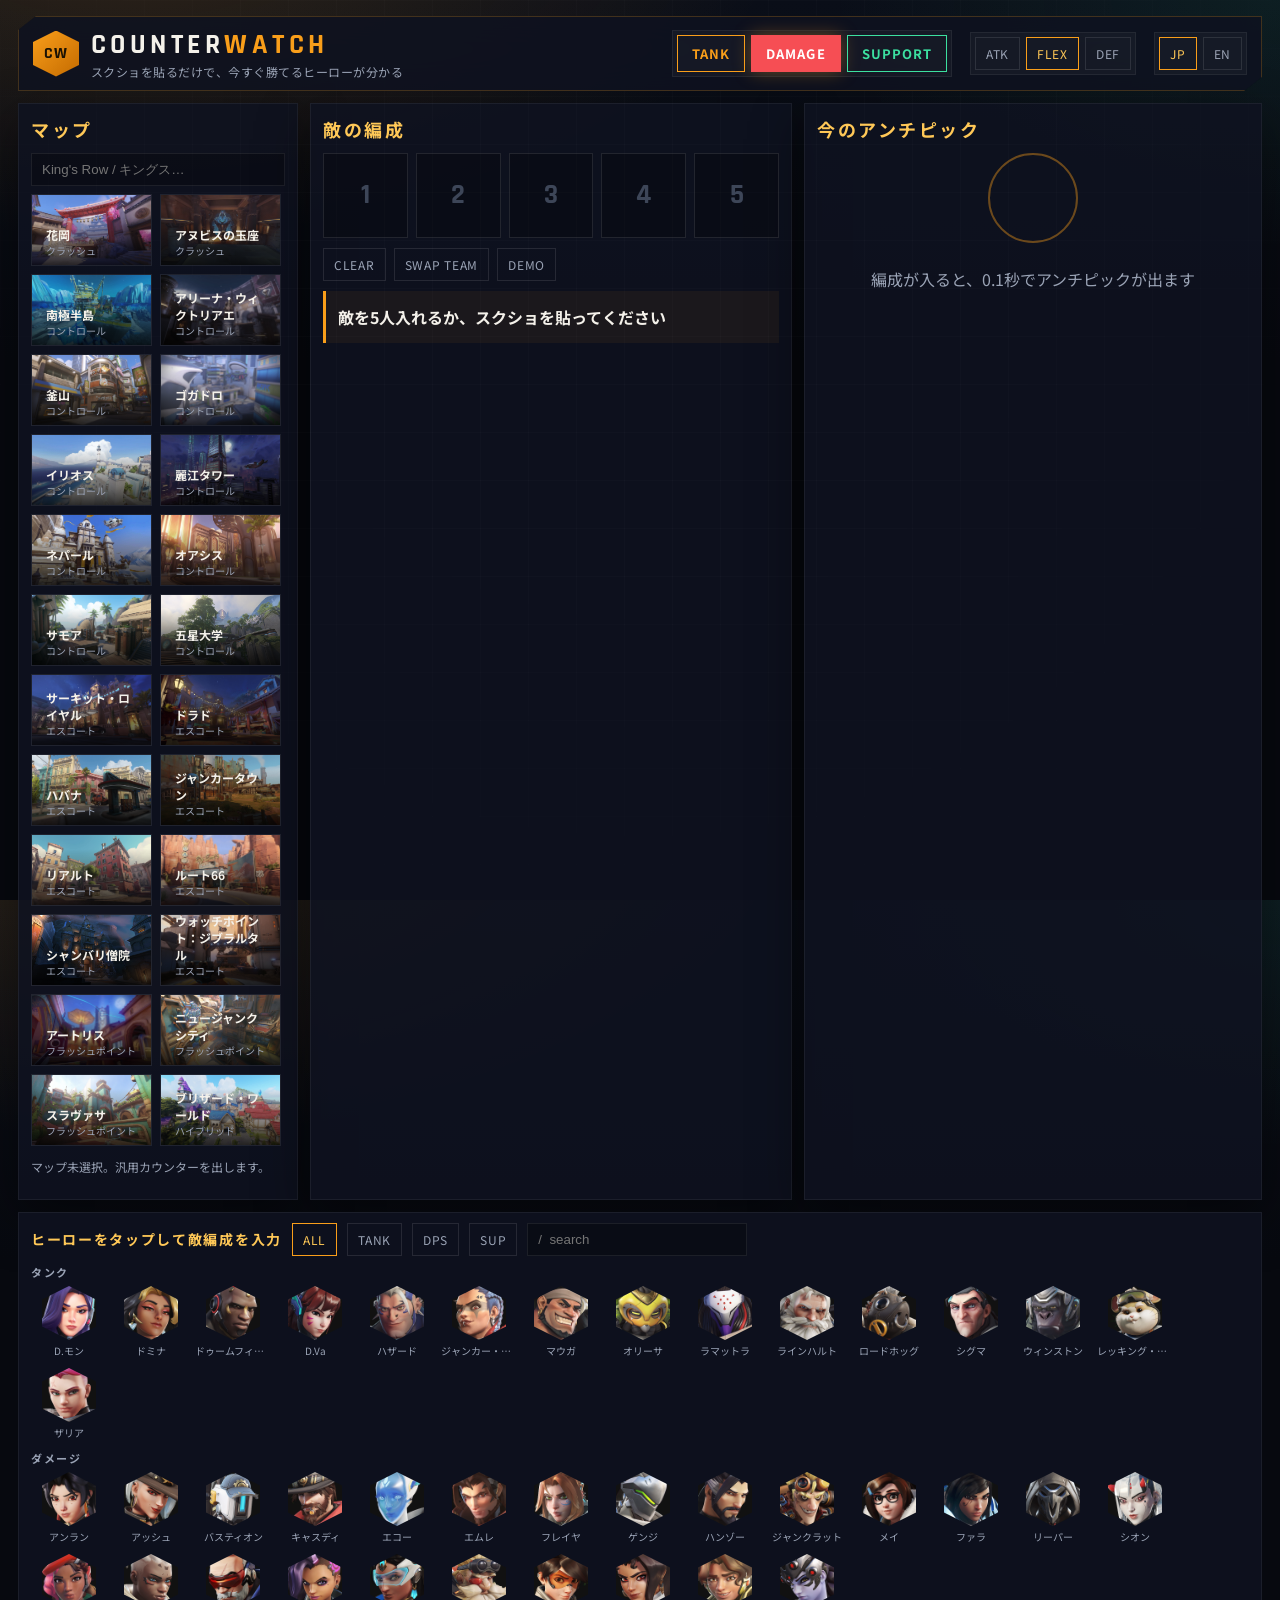
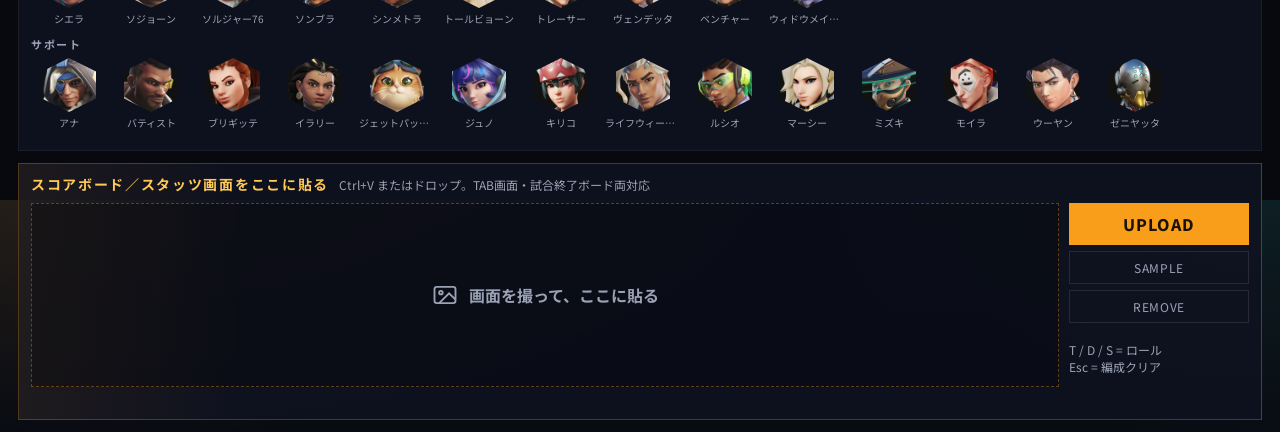
==== index.html @ e6d19ff0 "Initial commit: COUNTERWATCH Discord bot and web anti-pick app Overwatch 2 anti-pick coach with Disc" ====
<!DOCTYPE html>
<html lang="ja">
<head>
  <meta charset="UTF-8">
  <meta name="viewport" content="width=device-width, initial-scale=1">
  <title>COUNTERWATCH — Overwatch Anti-Pick</title>
  <link rel="icon" href="assets/favicon.svg" type="image/svg+xml">
  <link rel="preconnect" href="https://fonts.googleapis.com">
  <link rel="preconnect" href="https://fonts.gstatic.com" crossorigin>
  <link href="https://fonts.googleapis.com/css2?family=Noto+Sans+JP:wght@400;500;700&family=Rajdhani:wght@600;700&display=swap" rel="stylesheet">
  <link rel="stylesheet" href="css/app.css">
</head>
<body>
  <div class="app">
    <header class="topbar">
      <div class="brand">
        <div class="logo">CW</div>
        <div>
          <h1>COUNTER<span>WATCH</span></h1>
          <p data-i18n-sub>スクショを貼るだけで、今すぐ勝てるヒーローが分かる</p>
        </div>
      </div>
      <div class="role-switch" role="tablist" aria-label="Your role">
        <button class="tab role-tank" data-role-btn="tank">TANK</button>
        <button class="tab role-damage is-on" data-role-btn="damage">DAMAGE</button>
        <button class="tab role-support" data-role-btn="support">SUPPORT</button>
      </div>
      <div class="side-switch">
        <button class="ghost" data-side="attack">ATK</button>
        <button class="ghost is-on" data-side="flex">FLEX</button>
        <button class="ghost" data-side="defend">DEF</button>
      </div>
      <div class="lang-switch">
        <button class="ghost is-on" data-lang="ja">JP</button>
        <button class="ghost" data-lang="en">EN</button>
      </div>
    </header>

    <div class="workspace">
      <section class="panel">
        <h2 data-i18n-map>マップ</h2>
        <input class="search" name="map-search" data-map-search placeholder="King's Row / キングス…">
        <div class="map-grid" data-map-grid></div>
        <div data-map-info></div>
      </section>

      <section class="panel">
        <h2 data-i18n-enemy>敵の編成</h2>
        <div class="enemy-slots" data-enemy-slots></div>
        <div class="row-actions">
          <button class="ghost" data-clear-enemies>CLEAR</button>
          <button class="ghost" data-swap-team>SWAP TEAM</button>
          <button class="ghost" data-demo>DEMO</button>
        </div>
        <div class="comp-banner" data-comp-banner></div>
      </section>

      <section class="panel">
        <h2 data-i18n-picks>今のアンチピック</h2>
        <div class="picks" data-picks></div>
      </section>
    </div>

    <section class="hero-dock">
      <div class="dock-head">
        <h2 data-i18n-picker>ヒーローをタップして敵編成を入力</h2>
        <button class="ghost is-on" data-picker-role="all">ALL</button>
        <button class="ghost" data-picker-role="tank">TANK</button>
        <button class="ghost" data-picker-role="damage">DPS</button>
        <button class="ghost" data-picker-role="support">SUP</button>
        <input class="search" name="hero-search" data-hero-search placeholder="/  search">
      </div>
      <div data-hero-grid></div>
    </section>

    <section class="shot-dock" data-shot-zone>
      <div class="dock-head">
        <h2 data-i18n-shot>スコアボード／スタッツ画面をここに貼る</h2>
        <span class="muted" data-i18n-shot-hint>Ctrl+V またはドロップ。TAB画面・試合終了ボード両対応</span>
      </div>
      <div class="shot-zone">
        <div class="shot-frame" data-shot-frame></div>
        <div class="shot-side">
          <label class="file-btn">UPLOAD<input data-file type="file" accept="image/*" hidden></label>
          <button class="ghost" data-sample-shot>SAMPLE</button>
          <button class="ghost" data-clear-shot>REMOVE</button>
          <p class="muted">T / D / S = ロール<br>Esc = 編成クリア</p>
        </div>
      </div>
      <p class="shot-status" data-shot-status></p>
    </section>
  </div>

  <script src="js/data.js"></script>
  <script src="js/engine.js"></script>
  <script src="js/vision.js"></script>
  <script src="js/app.js"></script>
</body>
</html>
---- css/app.css ----
:root {
  --bg: #07090f;
  --bg-2: #0d1220;
  --panel: rgba(14, 18, 32, 0.86);
  --line: rgba(249, 158, 26, 0.22);
  --text: #f4f1ea;
  --muted: #9aa3b5;
  --orange: #f99e1a;
  --orange-2: #ffc857;
  --red: #f64e54;
  --green: #3ce0a0;
  --blue: #5ad2ff;
  --shadow: 0 18px 50px rgba(0, 0, 0, 0.45);
  --font: "Noto Sans JP", "Rajdhani", sans-serif;
  --display: "Rajdhani", "Noto Sans JP", sans-serif;
}

* { box-sizing: border-box; }
html, body { margin: 0; height: 100%; }
body {
  font-family: var(--font);
  color: var(--text);
  background:
    radial-gradient(1200px 600px at 10% -10%, rgba(249, 158, 26, 0.16), transparent 55%),
    radial-gradient(900px 500px at 100% 0%, rgba(60, 224, 160, 0.08), transparent 50%),
    linear-gradient(180deg, #0a0e18 0%, var(--bg) 40%);
  min-height: 100%;
}
body::before {
  content: "";
  position: fixed;
  inset: 0;
  pointer-events: none;
  background-image:
    linear-gradient(rgba(255,255,255,0.015) 1px, transparent 1px),
    linear-gradient(90deg, rgba(255,255,255,0.015) 1px, transparent 1px);
  background-size: 48px 48px;
  mask-image: radial-gradient(circle at 50% 20%, #000 40%, transparent 85%);
}

.app {
  display: grid;
  grid-template-rows: auto 1fr auto auto;
  min-height: 100vh;
  max-width: 1680px;
  margin: 0 auto;
  padding: 16px 18px 12px;
  gap: 12px;
}

.topbar {
  display: flex;
  align-items: center;
  gap: 18px;
  padding: 10px 14px;
  background: var(--panel);
  border: 1px solid var(--line);
  clip-path: polygon(18px 0, 100% 0, 100% calc(100% - 14px), calc(100% - 18px) 100%, 0 100%, 0 14px);
  backdrop-filter: blur(16px);
}
.brand {
  display: flex;
  align-items: center;
  gap: 12px;
  min-width: 280px;
}
.logo {
  width: 46px;
  height: 46px;
  display: grid;
  place-items: center;
  background: linear-gradient(135deg, var(--orange), #c46b00);
  clip-path: polygon(50% 0, 100% 25%, 100% 75%, 50% 100%, 0 75%, 0 25%);
  font-family: var(--display);
  font-weight: 700;
  color: #1a1204;
  letter-spacing: 0.04em;
}
.brand h1 {
  margin: 0;
  font-family: var(--display);
  font-size: 28px;
  letter-spacing: 0.16em;
  font-weight: 700;
}
.brand h1 span { color: var(--orange); }
.brand p { margin: 0; color: var(--muted); font-size: 12px; letter-spacing: 0.04em; }

.role-switch, .lang-switch, .side-switch {
  display: flex;
  gap: 6px;
  padding: 4px;
  background: rgba(255,255,255,0.03);
  border: 1px solid rgba(255,255,255,0.06);
}
.role-switch { margin-left: auto; }
button {
  font-family: inherit;
  cursor: pointer;
  border: 0;
  background: transparent;
  color: inherit;
}
.tab {
  padding: 8px 14px;
  font-weight: 700;
  letter-spacing: 0.08em;
  color: var(--muted);
  text-transform: uppercase;
  font-size: 13px;
}
.tab.is-on {
  color: #1a1204;
  background: var(--orange);
  box-shadow: 0 0 18px rgba(249,158,26,0.35);
}
.tab.role-tank.is-on { background: var(--orange); }
.tab.role-damage.is-on { background: var(--red); color: #fff; }
.tab.role-support.is-on { background: var(--green); color: #052016; }
.ghost {
  padding: 7px 10px;
  border: 1px solid rgba(255,255,255,0.1);
  color: var(--muted);
  font-size: 12px;
  letter-spacing: 0.06em;
}
.ghost.is-on { border-color: var(--orange); color: var(--orange-2); }

.workspace {
  display: grid;
  grid-template-columns: 280px minmax(0, 1fr) minmax(360px, 0.95fr);
  gap: 12px;
  min-height: 0;
}

.panel {
  background: var(--panel);
  border: 1px solid rgba(255,255,255,0.06);
  padding: 12px;
  box-shadow: var(--shadow);
  min-height: 0;
  display: flex;
  flex-direction: column;
}
.panel h2 {
  margin: 0 0 10px;
  font-family: var(--display);
  font-size: 18px;
  letter-spacing: 0.14em;
  text-transform: uppercase;
  color: var(--orange-2);
}

.search {
  width: 100%;
  background: rgba(0,0,0,0.28);
  border: 1px solid rgba(255,255,255,0.08);
  color: var(--text);
  padding: 8px 10px;
  margin-bottom: 8px;
  outline: none;
}
.search:focus { border-color: var(--orange); }

.map-grid {
  display: grid;
  grid-template-columns: 1fr 1fr;
  gap: 8px;
  overflow: auto;
  padding-right: 4px;
}
.map-card {
  position: relative;
  height: 72px;
  overflow: hidden;
  border: 1px solid rgba(255,255,255,0.08);
  text-align: left;
}
.map-card-bg {
  position: absolute;
  inset: 0;
  background-size: cover;
  background-position: center;
  filter: saturate(0.85);
}
.map-card::after {
  content: "";
  position: absolute;
  inset: 0;
  background: linear-gradient(180deg, transparent 20%, rgba(0,0,0,0.82));
}
.map-card-meta {
  position: relative;
  z-index: 1;
  display: flex;
  flex-direction: column;
  justify-content: flex-end;
  height: 100%;
  padding: 6px 8px;
}
.map-card-meta strong { font-size: 12px; }
.map-card-meta em { font-style: normal; font-size: 10px; color: var(--muted); }
.map-card.is-on {
  border-color: var(--orange);
  box-shadow: inset 0 0 0 1px var(--orange);
}
.map-note { margin-top: 8px; }
.map-note p { margin: 0 0 8px; font-size: 12px; color: #d5dbe8; line-height: 1.5; }
.chips { display: flex; flex-wrap: wrap; gap: 4px; }
.chip {
  font-size: 10px;
  letter-spacing: 0.06em;
  padding: 3px 7px;
  border: 1px solid rgba(249,158,26,0.35);
  color: var(--orange-2);
}
.muted { color: var(--muted); font-size: 12px; }

.enemy-slots {
  display: grid;
  grid-template-columns: repeat(5, 1fr);
  gap: 8px;
}
.hero-slot {
  aspect-ratio: 1;
  border: 1px solid rgba(255,255,255,0.1);
  background: rgba(0,0,0,0.25);
  position: relative;
  overflow: hidden;
}
.hero-slot img {
  width: 100%;
  height: 100%;
  object-fit: cover;
  object-position: top;
}
.hero-slot em {
  position: absolute;
  left: 0; right: 0; bottom: 0;
  font-style: normal;
  font-size: 11px;
  padding: 12px 4px 4px;
  background: linear-gradient(transparent, rgba(0,0,0,0.88));
}
.hero-slot.is-empty {
  display: grid;
  place-items: center;
  color: #3d4658;
  font-family: var(--display);
  font-size: 28px;
  font-weight: 700;
}
.row-actions {
  display: flex;
  gap: 8px;
  margin: 10px 0;
}
.comp-banner {
  padding: 10px 12px;
  border-left: 3px solid var(--orange);
  background: rgba(249,158,26,0.06);
  display: flex;
  flex-wrap: wrap;
  gap: 8px 12px;
  align-items: center;
  min-height: 52px;
}
.comp-tag {
  background: var(--orange);
  color: #1a1204;
  font-weight: 800;
  letter-spacing: 0.12em;
  padding: 3px 8px;
  font-size: 11px;
}

.picks {
  overflow: auto;
  display: flex;
  flex-direction: column;
  gap: 8px;
  min-height: 0;
}
.pick-card {
  display: grid;
  grid-template-columns: 36px 92px 1fr;
  gap: 10px;
  padding: 8px;
  background: rgba(255,255,255,0.03);
  border: 1px solid rgba(255,255,255,0.05);
}
.pick-card.is-top {
  border-color: var(--orange);
  background: linear-gradient(90deg, rgba(249,158,26,0.14), rgba(255,255,255,0.03));
}
.pick-rank {
  font-family: var(--display);
  font-size: 22px;
  font-weight: 700;
  color: var(--orange);
  padding-top: 8px;
}
.pick-portrait {
  clip-path: polygon(50% 0, 100% 25%, 100% 75%, 50% 100%, 0 75%, 0 25%);
  overflow: hidden;
  background: #111;
  aspect-ratio: 1;
}
.pick-portrait img { width: 100%; height: 100%; object-fit: cover; object-position: top; }
.pick-body header {
  display: flex;
  align-items: center;
  gap: 8px;
}
.pick-body h3 { margin: 0; font-size: 20px; font-family: var(--display); letter-spacing: 0.04em; }
.role-pill {
  font-size: 10px;
  font-weight: 800;
  letter-spacing: 0.08em;
  padding: 2px 6px;
}
.role-tank { color: var(--orange); border: 1px solid var(--orange); }
.role-damage { color: var(--red); border: 1px solid var(--red); }
.role-support { color: var(--green); border: 1px solid var(--green); }
.score {
  margin-left: auto;
  font-family: var(--display);
  font-size: 22px;
  color: var(--orange-2);
}
.pick-body .ult { margin: 2px 0 4px; font-size: 11px; color: var(--muted); }
.pick-body ul { margin: 0; padding-left: 16px; color: #d7deea; font-size: 12px; line-height: 1.45; }

.empty-picks {
  flex: 1;
  display: grid;
  place-items: center;
  color: var(--muted);
  text-align: center;
  position: relative;
}
.pulse-ring {
  width: 90px;
  height: 90px;
  border: 2px solid var(--orange);
  border-radius: 50%;
  opacity: 0.4;
  animation: pulse 1.8s ease-out infinite;
  margin-bottom: 8px;
}
@keyframes pulse {
  from { transform: scale(0.7); opacity: 0.7; }
  to { transform: scale(1.3); opacity: 0; }
}

.hero-dock, .shot-dock {
  background: var(--panel);
  border: 1px solid rgba(255,255,255,0.06);
  padding: 10px 12px;
}
.dock-head {
  display: flex;
  align-items: center;
  gap: 10px;
  margin-bottom: 8px;
}
.dock-head h2 {
  margin: 0;
  font-size: 14px;
  letter-spacing: 0.12em;
  text-transform: uppercase;
  color: var(--orange-2);
  font-family: var(--display);
}
.dock-head input { max-width: 220px; margin: 0; }
.picker-group { margin-bottom: 6px; }
.picker-group h4 {
  margin: 0 0 6px;
  font-size: 11px;
  letter-spacing: 0.14em;
  color: var(--muted);
  text-transform: uppercase;
}
.picker-row {
  display: flex;
  flex-wrap: wrap;
  gap: 6px;
}
.hex {
  width: 76px;
  padding: 0 0 4px;
  display: flex;
  flex-direction: column;
  align-items: center;
  gap: 3px;
}
.hex img {
  width: 54px;
  height: 54px;
  object-fit: cover;
  object-position: top;
  clip-path: polygon(50% 0, 100% 25%, 100% 75%, 50% 100%, 0 75%, 0 25%);
  background: #111;
  filter: saturate(0.9);
}
.hex span { font-size: 10px; color: var(--muted); max-width: 76px; overflow: hidden; text-overflow: ellipsis; white-space: nowrap; }
.hex.is-on img {
  box-shadow: 0 0 0 2px var(--orange), 0 0 16px rgba(249,158,26,0.5);
  filter: none;
}
.hex.is-on span { color: var(--orange-2); }

.shot-dock {
  min-height: 168px;
  border-color: rgba(249,158,26,0.28);
  background:
    linear-gradient(90deg, rgba(249,158,26,0.07), transparent 18%),
    var(--panel);
}
.shot-zone {
  display: grid;
  grid-template-columns: 1fr auto;
  gap: 10px;
  align-items: stretch;
}
.shot-frame {
  min-height: 128px;
  border: 1px dashed rgba(249,158,26,0.35);
  background: rgba(0,0,0,0.28);
  display: grid;
  place-items: center;
  overflow: hidden;
}
.shot-frame img {
  width: 100%;
  height: 148px;
  object-fit: contain;
  background: #000;
}
.shot-empty {
  display: flex;
  align-items: center;
  gap: 10px;
  color: var(--muted);
}
.shot-side {
  display: flex;
  flex-direction: column;
  gap: 6px;
  min-width: 180px;
}
.shot-status {
  margin: 6px 0 0;
  font-size: 12px;
  color: var(--orange-2);
  min-height: 16px;
}
.file-btn {
  background: var(--orange);
  color: #1a1204;
  font-weight: 800;
  letter-spacing: 0.08em;
  padding: 9px 12px;
  text-align: center;
}
.is-drag .shot-frame {
  border-color: var(--green);
  box-shadow: inset 0 0 0 1px var(--green);
}

::-webkit-scrollbar { width: 8px; height: 8px; }
::-webkit-scrollbar-thumb { background: rgba(249,158,26,0.35); }
::-webkit-scrollbar-track { background: transparent; }

@media (max-width: 1180px) {
  .workspace { grid-template-columns: 1fr; }
  .brand { min-width: 0; }
  .topbar { flex-wrap: wrap; }
  .role-switch { margin-left: 0; }
}
@media (max-width: 720px) {
  .enemy-slots { grid-template-columns: repeat(5, minmax(0, 1fr)); }
  .pick-card { grid-template-columns: 28px 70px 1fr; }
  .shot-zone { grid-template-columns: 1fr; }
}
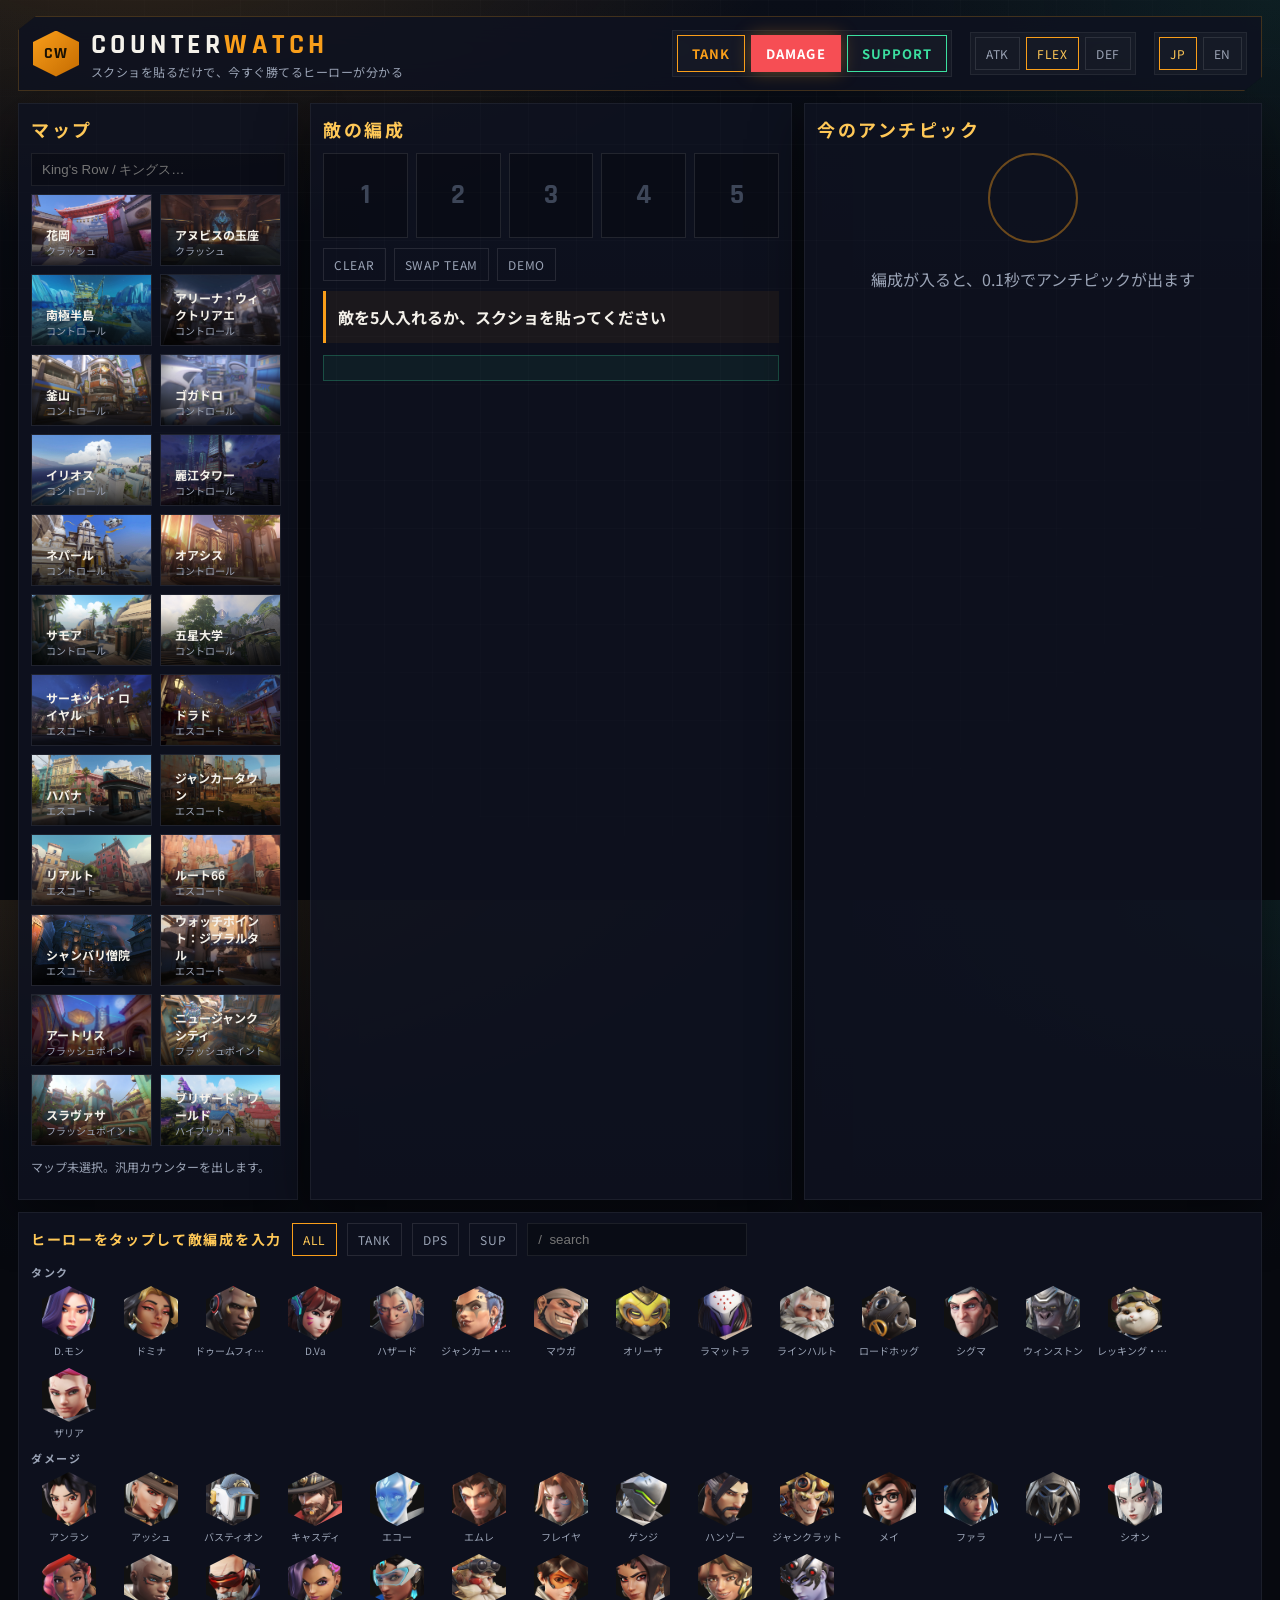
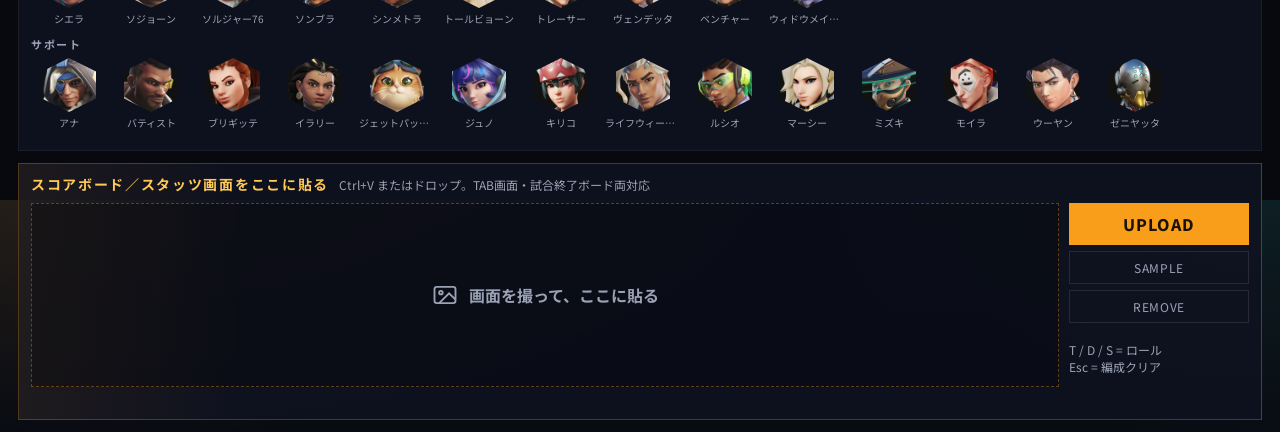
==== commit 56f75956: "Add composable fight plans and optional vision API Advice is assembled from map spots, the hero's ho" ====
--- a/index.html
+++ b/index.html
@@ -17,7 +17,7 @@
         <div class="logo">CW</div>
         <div>
           <h1>COUNTER<span>WATCH</span></h1>
-          <p data-i18n-sub>スクショを貼るだけで、今すぐ勝てるヒーローが分かる</p>
+          <p data-i18n-sub>このキャラ、このマップ、この敵ピックなら、ここからこう戦う</p>
         </div>
       </div>
       <div class="role-switch" role="tablist" aria-label="Your role">
@@ -53,6 +53,7 @@
           <button class="ghost" data-demo>DEMO</button>
         </div>
         <div class="comp-banner" data-comp-banner></div>
+        <div class="fight-plan" data-fight-plan></div>
       </section>
 
       <section class="panel">
@@ -93,6 +94,7 @@
 
   <script src="js/data.js"></script>
   <script src="js/engine.js"></script>
+  <script src="js/coach.js"></script>
   <script src="js/vision.js"></script>
   <script src="js/app.js"></script>
 </body>
--- a/css/app.css
+++ b/css/app.css
@@ -265,14 +265,26 @@
   align-items: center;
   min-height: 52px;
 }
-.comp-tag {
-  background: var(--orange);
-  color: #1a1204;
-  font-weight: 800;
-  letter-spacing: 0.12em;
-  padding: 3px 8px;
-  font-size: 11px;
-}
+.fight-plan {
+  margin-top: 12px;
+  padding: 12px;
+  border: 1px solid rgba(60, 224, 160, 0.25);
+  background: rgba(60, 224, 160, 0.06);
+  font-size: 13px;
+  line-height: 1.55;
+}
+.fight-plan h3 {
+  margin: 0 0 8px;
+  font-family: var(--display);
+  font-size: 16px;
+  letter-spacing: 0.04em;
+  color: #3ce0a0;
+}
+.fight-plan ul {
+  margin: 6px 0;
+  padding-left: 18px;
+}
+.fight-plan p { margin: 6px 0; }
 
 .picks {
   overflow: auto;
